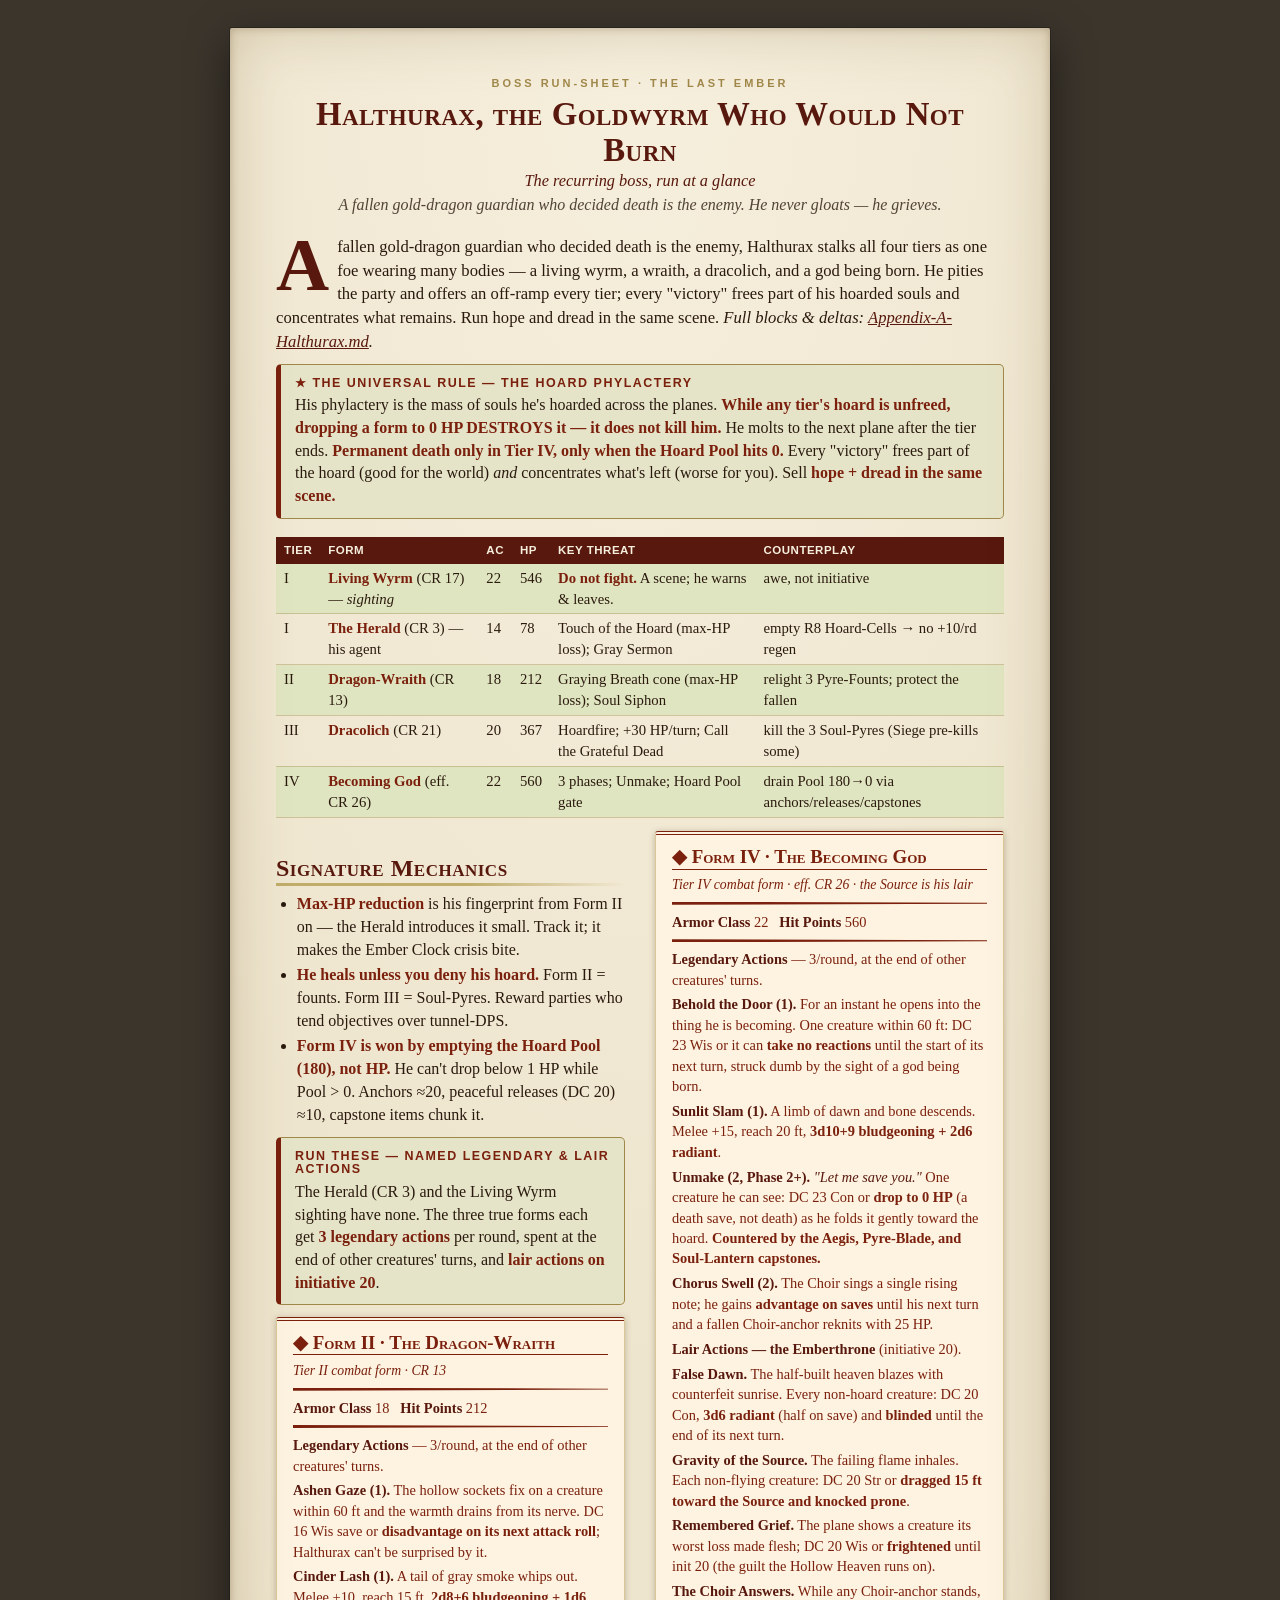
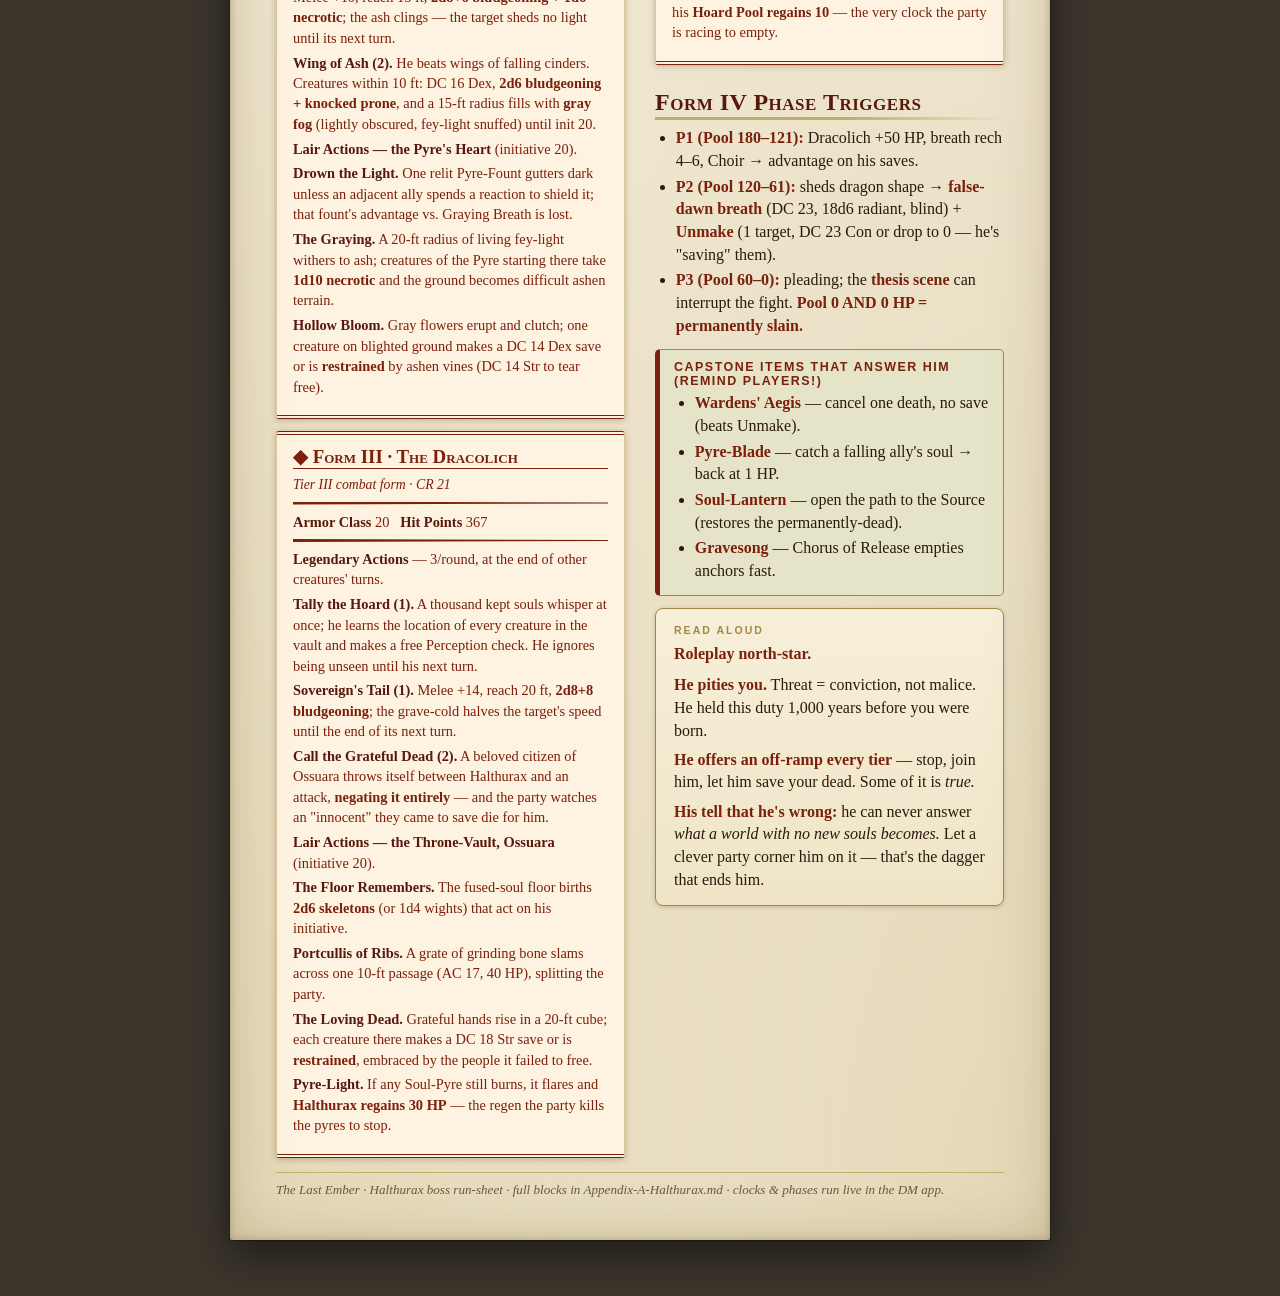
==== one-sheets/styled/Boss.html @ bdfac698 "Add classic-D&D styled one-sheets (Homebrewery/PHB look) New one-sheets/styled/ with a shared "Old T" ====
<!DOCTYPE html>
<html lang="en">
<head>
<meta charset="UTF-8" />
<meta name="viewport" content="width=device-width, initial-scale=1.0" />
<title>Halthurax, the Goldwyrm Who Would Not Burn · The Last Ember</title>
<link rel="stylesheet" href="phb.css" />
</head>
<body>
<div class="page">

  <header class="sheet-head">
    <div class="eyebrow">Boss Run-Sheet · The Last Ember</div>
    <h1>Halthurax, the Goldwyrm Who Would Not Burn</h1>
    <div class="subtitle">The recurring boss, run at a glance</div>
    <div class="tagline">A fallen gold-dragon guardian who decided death is the enemy. He never gloats — he grieves.</div>
  </header>

  <p class="lead full">A fallen gold-dragon guardian who decided death is the enemy, Halthurax stalks all
  four tiers as one foe wearing many bodies — a living wyrm, a wraith, a dracolich, and a god being born.
  He pities the party and offers an off-ramp every tier; every "victory" frees part of his hoarded souls
  and concentrates what remains. Run hope and dread in the same scene.
  <em>Full blocks &amp; deltas: <a href="../../Appendix-A-Halthurax.md">Appendix-A-Halthurax.md</a>.</em></p>

  <section class="note full">
    <h5>★ The Universal Rule — The Hoard Phylactery</h5>
    <p>His phylactery is the mass of souls he's hoarded across the planes. <strong>While any tier's hoard
    is unfreed, dropping a form to 0 HP DESTROYS it — it does not kill him.</strong> He molts to the next
    plane after the tier ends. <strong>Permanent death only in Tier IV, only when the Hoard Pool hits 0.</strong>
    Every "victory" frees part of the hoard (good for the world) <em>and</em> concentrates what's left (worse
    for you). Sell <strong>hope + dread in the same scene.</strong></p>
  </section>

  <div class="full">
    <table>
      <thead><tr><th>Tier</th><th>Form</th><th>AC</th><th>HP</th><th>Key threat</th><th>Counterplay</th></tr></thead>
      <tbody>
        <tr><td>I</td><td><strong>Living Wyrm</strong> (CR 17) — <em>sighting</em></td><td>22</td><td>546</td><td><strong>Do not fight.</strong> A scene; he warns &amp; leaves.</td><td>awe, not initiative</td></tr>
        <tr><td>I</td><td><strong>The Herald</strong> (CR 3) — his agent</td><td>14</td><td>78</td><td>Touch of the Hoard (max-HP loss); Gray Sermon</td><td>empty R8 Hoard-Cells → no +10/rd regen</td></tr>
        <tr><td>II</td><td><strong>Dragon-Wraith</strong> (CR 13)</td><td>18</td><td>212</td><td>Graying Breath cone (max-HP loss); Soul Siphon</td><td>relight 3 Pyre-Founts; protect the fallen</td></tr>
        <tr><td>III</td><td><strong>Dracolich</strong> (CR 21)</td><td>20</td><td>367</td><td>Hoardfire; +30 HP/turn; Call the Grateful Dead</td><td>kill the 3 Soul-Pyres (Siege pre-kills some)</td></tr>
        <tr><td>IV</td><td><strong>Becoming God</strong> (eff. CR 26)</td><td>22</td><td>560</td><td>3 phases; Unmake; Hoard Pool gate</td><td>drain Pool 180→0 via anchors/releases/capstones</td></tr>
      </tbody>
    </table>
  </div>

  <div class="columns">

    <section>
      <h2>Signature Mechanics</h2>
      <ul>
        <li><strong>Max-HP reduction</strong> is his fingerprint from Form II on — the Herald introduces it small. Track it; it makes the Ember Clock crisis bite.</li>
        <li><strong>He heals unless you deny his hoard.</strong> Form II = founts. Form III = Soul-Pyres. Reward parties who tend objectives over tunnel-DPS.</li>
        <li><strong>Form IV is won by emptying the Hoard Pool (180), not HP.</strong> He can't drop below 1 HP while Pool &gt; 0. Anchors ≈20, peaceful releases (DC 20) ≈10, capstone items chunk it.</li>
      </ul>
    </section>

    <section class="note">
      <h5>Run These — Named Legendary &amp; Lair Actions</h5>
      <p>The Herald (CR 3) and the Living Wyrm sighting have none. The three true forms each get
      <strong>3 legendary actions</strong> per round, spent at the end of other creatures' turns, and
      <strong>lair actions on initiative 20</strong>.</p>
    </section>

    <div class="monster">
      <h3>◆ Form II · The Dragon-Wraith</h3>
      <div class="creature-type">Tier II combat form · CR 13</div>
      <hr class="redbar" />
      <div class="stat-line"><b>Armor Class</b> 18 &nbsp; <b>Hit Points</b> 212</div>
      <hr class="redbar" />
      <div class="action"><b>Legendary Actions</b> — 3/round, at the end of other creatures' turns.</div>
      <div class="action"><b>Ashen Gaze (1).</b> The hollow sockets fix on a creature within 60 ft and the warmth drains from its nerve. DC 16 Wis save or <strong>disadvantage on its next attack roll</strong>; Halthurax can't be surprised by it.</div>
      <div class="action"><b>Cinder Lash (1).</b> A tail of gray smoke whips out. Melee +10, reach 15 ft, <strong>2d8+6 bludgeoning + 1d6 necrotic</strong>; the ash clings — the target sheds no light until its next turn.</div>
      <div class="action"><b>Wing of Ash (2).</b> He beats wings of falling cinders. Creatures within 10 ft: DC 16 Dex, <strong>2d6 bludgeoning + knocked prone</strong>, and a 15-ft radius fills with <strong>gray fog</strong> (lightly obscured, fey-light snuffed) until init 20.</div>
      <div class="action"><b>Lair Actions — the Pyre's Heart</b> (initiative 20).</div>
      <div class="action"><b>Drown the Light.</b> One relit Pyre-Fount gutters dark unless an adjacent ally spends a reaction to shield it; that fount's advantage vs. Graying Breath is lost.</div>
      <div class="action"><b>The Graying.</b> A 20-ft radius of living fey-light withers to ash; creatures of the Pyre starting there take <strong>1d10 necrotic</strong> and the ground becomes difficult ashen terrain.</div>
      <div class="action"><b>Hollow Bloom.</b> Gray flowers erupt and clutch; one creature on blighted ground makes a DC 14 Dex save or is <strong>restrained</strong> by ashen vines (DC 14 Str to tear free).</div>
    </div>

    <div class="monster">
      <h3>◆ Form III · The Dracolich</h3>
      <div class="creature-type">Tier III combat form · CR 21</div>
      <hr class="redbar" />
      <div class="stat-line"><b>Armor Class</b> 20 &nbsp; <b>Hit Points</b> 367</div>
      <hr class="redbar" />
      <div class="action"><b>Legendary Actions</b> — 3/round, at the end of other creatures' turns.</div>
      <div class="action"><b>Tally the Hoard (1).</b> A thousand kept souls whisper at once; he learns the location of every creature in the vault and makes a free Perception check. He ignores being unseen until his next turn.</div>
      <div class="action"><b>Sovereign's Tail (1).</b> Melee +14, reach 20 ft, <strong>2d8+8 bludgeoning</strong>; the grave-cold halves the target's speed until the end of its next turn.</div>
      <div class="action"><b>Call the Grateful Dead (2).</b> A beloved citizen of Ossuara throws itself between Halthurax and an attack, <strong>negating it entirely</strong> — and the party watches an "innocent" they came to save die for him.</div>
      <div class="action"><b>Lair Actions — the Throne-Vault, Ossuara</b> (initiative 20).</div>
      <div class="action"><b>The Floor Remembers.</b> The fused-soul floor births <strong>2d6 skeletons</strong> (or 1d4 wights) that act on his initiative.</div>
      <div class="action"><b>Portcullis of Ribs.</b> A grate of grinding bone slams across one 10-ft passage (AC 17, 40 HP), splitting the party.</div>
      <div class="action"><b>The Loving Dead.</b> Grateful hands rise in a 20-ft cube; each creature there makes a DC 18 Str save or is <strong>restrained</strong>, embraced by the people it failed to free.</div>
      <div class="action"><b>Pyre-Light.</b> If any Soul-Pyre still burns, it flares and <strong>Halthurax regains 30 HP</strong> — the regen the party kills the pyres to stop.</div>
    </div>

    <div class="monster">
      <h3>◆ Form IV · The Becoming God</h3>
      <div class="creature-type">Tier IV combat form · eff. CR 26 · the Source is his lair</div>
      <hr class="redbar" />
      <div class="stat-line"><b>Armor Class</b> 22 &nbsp; <b>Hit Points</b> 560</div>
      <hr class="redbar" />
      <div class="action"><b>Legendary Actions</b> — 3/round, at the end of other creatures' turns.</div>
      <div class="action"><b>Behold the Door (1).</b> For an instant he opens into the thing he is becoming. One creature within 60 ft: DC 23 Wis or it can <strong>take no reactions</strong> until the start of its next turn, struck dumb by the sight of a god being born.</div>
      <div class="action"><b>Sunlit Slam (1).</b> A limb of dawn and bone descends. Melee +15, reach 20 ft, <strong>3d10+9 bludgeoning + 2d6 radiant</strong>.</div>
      <div class="action"><b>Unmake (2, Phase 2+).</b> <i>"Let me save you."</i> One creature he can see: DC 23 Con or <strong>drop to 0 HP</strong> (a death save, not death) as he folds it gently toward the hoard. <strong>Countered by the Aegis, Pyre-Blade, and Soul-Lantern capstones.</strong></div>
      <div class="action"><b>Chorus Swell (2).</b> The Choir sings a single rising note; he gains <strong>advantage on saves</strong> until his next turn and a fallen Choir-anchor reknits with 25 HP.</div>
      <div class="action"><b>Lair Actions — the Emberthrone</b> (initiative 20).</div>
      <div class="action"><b>False Dawn.</b> The half-built heaven blazes with counterfeit sunrise. Every non-hoard creature: DC 20 Con, <strong>3d6 radiant</strong> (half on save) and <strong>blinded</strong> until the end of its next turn.</div>
      <div class="action"><b>Gravity of the Source.</b> The failing flame inhales. Each non-flying creature: DC 20 Str or <strong>dragged 15 ft toward the Source and knocked prone</strong>.</div>
      <div class="action"><b>Remembered Grief.</b> The plane shows a creature its worst loss made flesh; DC 20 Wis or <strong>frightened</strong> until init 20 (the guilt the Hollow Heaven runs on).</div>
      <div class="action"><b>The Choir Answers.</b> While any Choir-anchor stands, his <strong>Hoard Pool regains 10</strong> — the very clock the party is racing to empty.</div>
    </div>

    <section>
      <h2>Form IV Phase Triggers</h2>
      <ul>
        <li><strong>P1 (Pool 180–121):</strong> Dracolich +50 HP, breath rech 4–6, Choir → advantage on his saves.</li>
        <li><strong>P2 (Pool 120–61):</strong> sheds dragon shape → <strong>false-dawn breath</strong> (DC 23, 18d6 radiant, blind) + <strong>Unmake</strong> (1 target, DC 23 Con or drop to 0 — he's "saving" them).</li>
        <li><strong>P3 (Pool 60–0):</strong> pleading; the <strong>thesis scene</strong> can interrupt the fight. <strong>Pool 0 AND 0 HP = permanently slain.</strong></li>
      </ul>
    </section>

    <section class="note">
      <h5>Capstone Items That Answer Him (remind players!)</h5>
      <ul>
        <li><strong>Wardens' Aegis</strong> — cancel one death, no save (beats Unmake).</li>
        <li><strong>Pyre-Blade</strong> — catch a falling ally's soul → back at 1 HP.</li>
        <li><strong>Soul-Lantern</strong> — open the path to the Source (restores the permanently-dead).</li>
        <li><strong>Gravesong</strong> — Chorus of Release empties anchors fast.</li>
      </ul>
    </section>

    <div class="descriptive">
      <p style="font-style:normal"><strong>Roleplay north-star.</strong></p>
      <p style="font-style:normal;margin-bottom:.4rem"><strong>He pities you.</strong> Threat = conviction, not malice. He held this duty 1,000 years before you were born.</p>
      <p style="font-style:normal;margin-bottom:.4rem"><strong>He offers an off-ramp every tier</strong> — stop, join him, let him save your dead. Some of it is <em>true.</em></p>
      <p style="font-style:normal;margin-bottom:0"><strong>His tell that he's wrong:</strong> he can never answer <em>what a world with no new souls becomes.</em> Let a clever party corner him on it — that's the dagger that ends him.</p>
    </div>

  </div>

  <div class="sheet-foot full">The Last Ember · Halthurax boss run-sheet · full blocks in Appendix-A-Halthurax.md · clocks &amp; phases run live in the DM app.</div>
</div>
</body>
</html>
---- one-sheets/styled/phb.css ----
/* =================================================================
   THE LAST EMBER — "Old Tome" one-sheet theme
   Classic D&D 5e book styling, modeled on the Homebrewery PHB look.
   Self-contained: no external fonts or images (reads fully offline).
   ================================================================= */

:root{
  --ink:#2a1a0e;            /* body text — dark brown, not black */
  --rust:#58180d;           /* headings & accents (PHB red-brown) */
  --rust-soft:#7a200d;      /* stat-block red */
  --gold:#c0ad6a;           /* tapered rules / borders */
  --gold-deep:#a0884a;
  --parch:#eee5ce;          /* parchment base */
  --parch-hi:#f6efdd;       /* lighter parchment highlight */
  --parch-lo:#e4d8b8;       /* parchment shadow */
  --stat-bg:#fdf3e0;        /* monster stat-block cream */
  --note-bg:#e6e4c8;        /* note box (sage parchment) */
  --table-stripe:#e0e5c1;   /* table zebra (greenish cream) */
  --serif:"Iowan Old Style","Palatino Linotype",Palatino,"Book Antiqua",Georgia,"Times New Roman",serif;
  --sans:"Helvetica Neue",Arial,"Segoe UI",sans-serif;
}

*{box-sizing:border-box}
html{background:#3b352c;-webkit-print-color-adjust:exact;print-color-adjust:exact}
body{margin:0;padding:28px 14px;font-family:var(--serif);color:var(--ink);line-height:1.42}

/* ---- The page (a sheet of parchment) ---- */
.page{
  position:relative;max-width:820px;margin:0 auto 28px;padding:48px 46px 40px;
  background:
    radial-gradient(120% 80% at 50% 0%, var(--parch-hi), transparent 60%),
    radial-gradient(140% 90% at 100% 100%, var(--parch-lo), transparent 55%),
    radial-gradient(140% 90% at 0% 100%, var(--parch-lo), transparent 55%),
    var(--parch);
  box-shadow:0 0 0 1px rgba(0,0,0,.25), 0 14px 40px rgba(0,0,0,.5);
  border-radius:2px;
}
/* worn edge vignette */
.page::after{content:"";position:absolute;inset:0;pointer-events:none;border-radius:2px;
  box-shadow:inset 0 0 60px rgba(120,90,40,.25), inset 0 0 8px rgba(80,50,20,.3)}

/* ---- Sheet header ---- */
.sheet-head{text-align:center;margin-bottom:18px}
.eyebrow{font-family:var(--sans);font-size:11px;letter-spacing:3px;text-transform:uppercase;color:var(--gold-deep);font-weight:700}
.sheet-head h1{margin:.12em 0 .05em}
.subtitle{font-style:italic;color:var(--rust);font-size:1.02rem}
.tagline{font-style:italic;color:var(--ink);opacity:.8;margin-top:2px}

/* ---- Headings ---- */
h1,h2,h3,h4,h5{font-family:var(--serif);color:var(--rust);font-weight:700;line-height:1.1;margin:.7em 0 .3em}
h1{font-size:2.05rem;font-variant:small-caps;letter-spacing:.5px}
h2{font-size:1.5rem;font-variant:small-caps;letter-spacing:.5px;margin-top:1em;
  border-bottom:3px solid var(--gold);
  /* tapered rule: triangle that thins to the right */
  border-image:linear-gradient(90deg,var(--gold) 0%,var(--gold) 55%,rgba(192,173,106,0) 100%) 1;
  padding-bottom:2px;break-after:avoid}
h3{font-size:1.18rem;border-bottom:1px solid var(--gold);padding-bottom:1px;break-after:avoid}
h4,h5{font-size:1rem}
h5{font-family:var(--sans);text-transform:uppercase;letter-spacing:1.5px;font-size:.78rem;color:var(--rust-soft)}

p{margin:0 0 .55em}
em{color:inherit}
strong{color:var(--rust-soft)}
a{color:var(--rust);text-decoration:underline}

/* ---- Drop cap on the lead paragraph ---- */
p.lead::first-letter{
  float:left;font-family:var(--serif);font-weight:700;color:var(--rust);
  font-size:4.6rem;line-height:.66;padding:6px 8px 0 0;
}
p.lead{font-size:1.04rem}

/* ---- Two-column flow ---- */
.columns{column-count:2;column-gap:30px}
.columns > *{break-inside:avoid}
.full{column-span:all}
@media(max-width:680px){.columns{column-count:1}}

/* ---- Lists ---- */
ol,ul{margin:.2em 0 .7em;padding-left:1.3em}
li{margin:.18em 0}
ol.must{counter-reset:m;list-style:none;padding-left:0}
ol.must li{counter-increment:m;position:relative;padding:.15em 0 .25em 2em;margin:.1em 0}
ol.must li::before{content:counter(m);position:absolute;left:0;top:.05em;width:1.4em;height:1.4em;
  background:var(--rust);color:var(--parch-hi);font-family:var(--sans);font-weight:700;font-size:.85em;
  border-radius:50%;display:grid;place-items:center}

/* ---- Tables ---- */
table{width:100%;border-collapse:collapse;margin:.5em 0 .9em;font-size:.92rem}
thead th{background:var(--rust);color:var(--parch-hi);font-family:var(--sans);text-transform:uppercase;
  letter-spacing:.5px;font-size:.72rem;text-align:left;padding:5px 8px}
tbody td{padding:4px 8px;border-bottom:1px solid rgba(160,136,74,.4);vertical-align:top}
tbody tr:nth-child(odd){background:var(--table-stripe)}

/* ---- Descriptive / read-aloud box ---- */
.descriptive{
  background:linear-gradient(180deg,#f7efd9,#efe4c6);border:1px solid var(--gold-deep);
  border-radius:8px;padding:14px 18px;margin:.7em 0;font-style:italic;
  box-shadow:0 1px 4px rgba(80,50,20,.25);break-inside:avoid}
.descriptive::before{content:"Read aloud";display:block;font-style:normal;font-family:var(--sans);
  font-size:.66rem;letter-spacing:2px;text-transform:uppercase;color:var(--gold-deep);margin-bottom:5px;font-weight:700}

/* ---- Note box ---- */
.note{background:var(--note-bg);border:1px solid var(--gold-deep);border-left:5px solid var(--rust-soft);
  border-radius:5px;padding:10px 14px;margin:.7em 0;break-inside:avoid}
.note h5{margin:.1em 0 .3em}
.note p:last-child,.note ul:last-child{margin-bottom:0}

/* ---- Stat block (monster frame) ---- */
.monster{
  background:var(--stat-bg);border:1px solid #d9c79a;border-radius:3px;padding:12px 16px 14px;
  margin:.7em 0;break-inside:avoid;color:var(--rust-soft);
  box-shadow:0 1px 6px rgba(80,50,20,.3);
  border-top:4px double var(--rust-soft);border-bottom:4px double var(--rust-soft)}
.monster h3{color:var(--rust-soft);border-bottom-color:var(--rust-soft);margin-top:0;font-variant:small-caps}
.monster .creature-type{font-style:italic;font-size:.86rem;margin-bottom:6px}
.monster .redbar{height:3px;background:var(--rust-soft);
  border:none;margin:7px 0;clip-path:polygon(0 0,100% 35%,100% 65%,0 100%)}
.monster .stat-line{font-size:.9rem;margin:2px 0}
.monster .stat-line b{color:var(--rust)}
.monster .abilities{display:flex;gap:8px;text-align:center;margin:7px 0;flex-wrap:wrap}
.monster .abilities .ab{flex:1 1 0;min-width:54px}
.monster .abilities .ab span{display:block;font-family:var(--sans);font-size:.62rem;text-transform:uppercase;letter-spacing:.5px;color:var(--rust)}
.monster .abilities .ab b{font-size:1rem;color:var(--rust-soft)}
.monster .action{margin:.3em 0;font-size:.9rem}
.monster .action b,.monster .action i{color:var(--rust)}

/* ---- Tags / pills ---- */
.tag{display:inline-block;font-family:var(--sans);font-size:.66rem;font-weight:700;letter-spacing:.5px;
  text-transform:uppercase;padding:2px 9px;border-radius:999px;border:1px solid var(--gold-deep);
  background:rgba(192,173,106,.25);color:var(--rust-soft);white-space:nowrap}
.tag.deadly{background:rgba(122,32,13,.14);border-color:var(--rust-soft);color:var(--rust-soft)}
.tag.hoard{background:rgba(90,70,140,.14);border-color:#6b5fae;color:#4a3f7a}
.tag.return{background:rgba(60,110,70,.14);border-color:#4a7a52;color:#34663a}

/* small flow/arrow line */
.flowline{font-family:var(--sans);font-size:.86rem;letter-spacing:.3px}
.flowline b{color:var(--rust-soft)}

/* footer */
.sheet-foot{margin-top:14px;padding-top:8px;border-top:1px solid var(--gold);font-size:.82rem;font-style:italic;color:#6b5a3a}

/* index hub */
.hub{max-width:820px;margin:0 auto}
.hub-grid{display:grid;grid-template-columns:repeat(auto-fit,minmax(220px,1fr));gap:16px;margin-top:18px}
.hub-card{display:block;text-decoration:none;color:var(--ink);background:var(--stat-bg);border:1px solid var(--gold-deep);
  border-radius:6px;padding:16px 18px;box-shadow:0 2px 8px rgba(0,0,0,.3);transition:transform .12s ease}
.hub-card:hover{transform:translateY(-3px)}
.hub-card h3{margin:.1em 0}
.hub-card .lv{font-family:var(--sans);font-size:.7rem;letter-spacing:1px;text-transform:uppercase;color:var(--gold-deep);font-weight:700}

/* ---- Print ---- */
@media print{
  html,body{background:#fff;padding:0}
  .page{box-shadow:none;margin:0;max-width:none;border-radius:0}
  .page::after{display:none}
  @page{size:letter;margin:12mm}
}
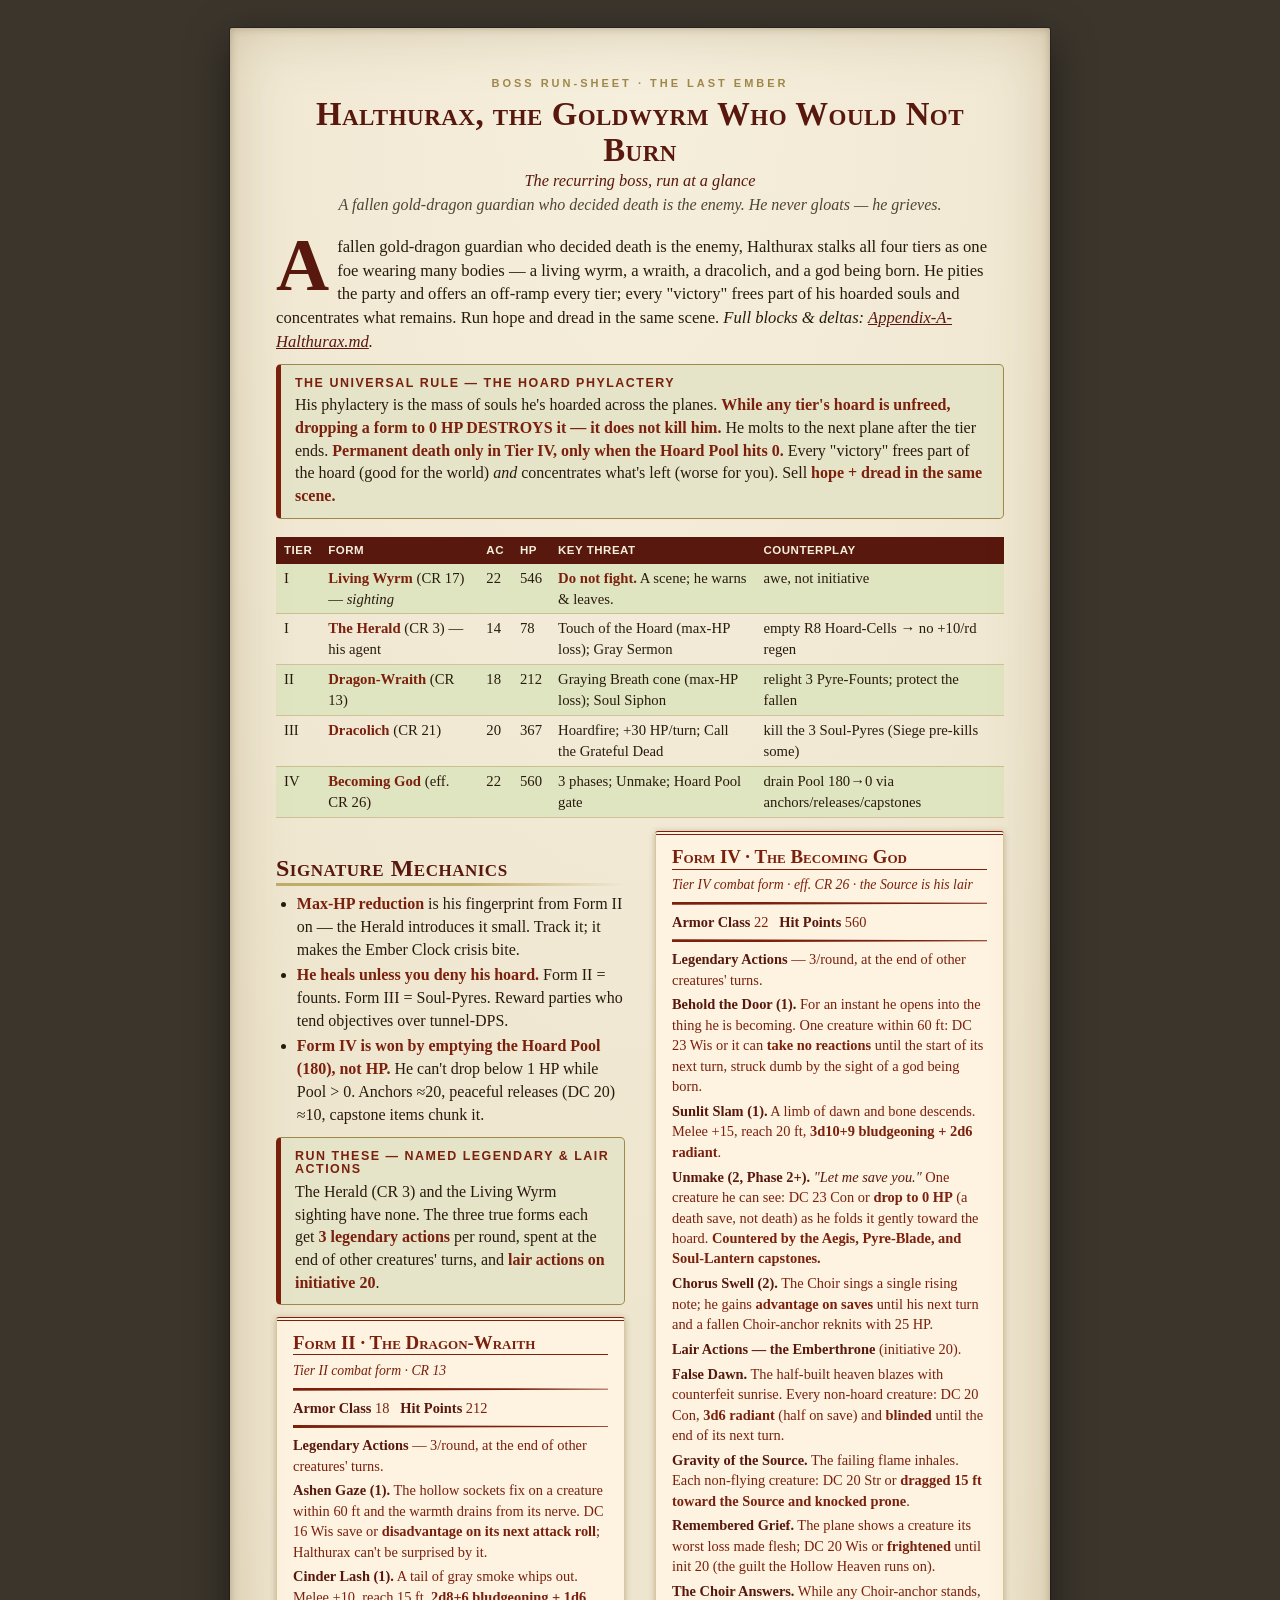
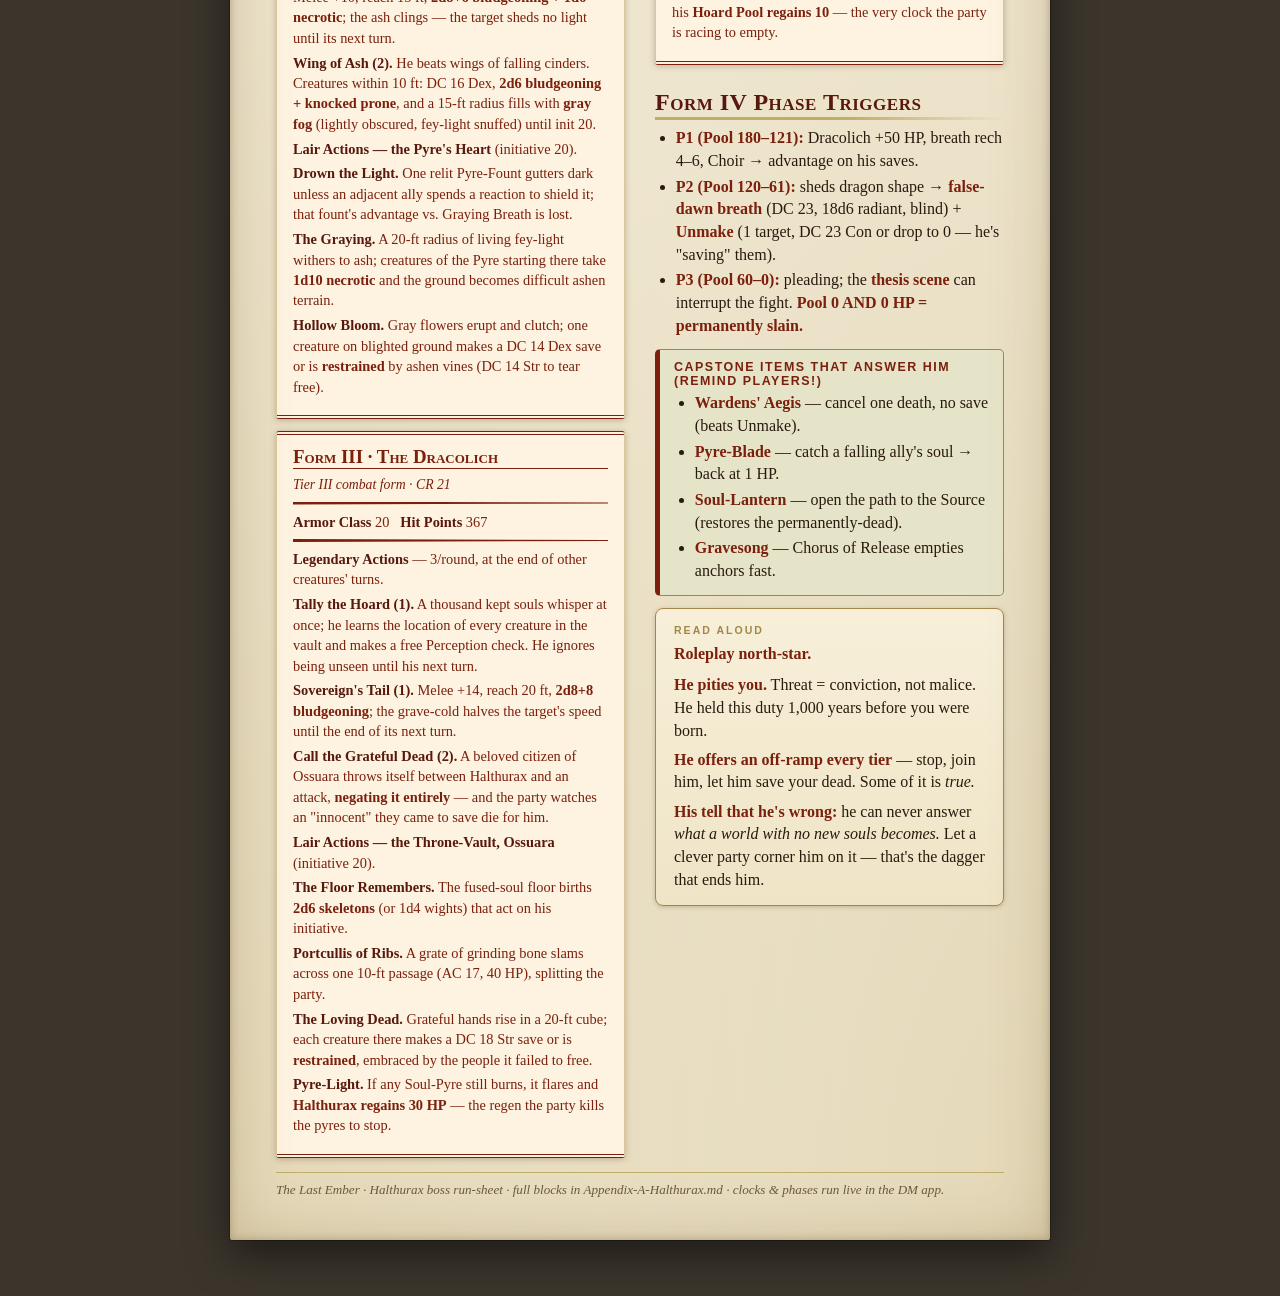
==== commit 5f7316ca: "Clean up app artifacts; de-formature and smooth the docs for readability App cleanup: - Removed the " ====
--- a/one-sheets/styled/Boss.html
+++ b/one-sheets/styled/Boss.html
@@ -23,7 +23,7 @@
   <em>Full blocks &amp; deltas: <a href="../../Appendix-A-Halthurax.md">Appendix-A-Halthurax.md</a>.</em></p>
 
   <section class="note full">
-    <h5>★ The Universal Rule — The Hoard Phylactery</h5>
+    <h5>The Universal Rule — The Hoard Phylactery</h5>
     <p>His phylactery is the mass of souls he's hoarded across the planes. <strong>While any tier's hoard
     is unfreed, dropping a form to 0 HP DESTROYS it — it does not kill him.</strong> He molts to the next
     plane after the tier ends. <strong>Permanent death only in Tier IV, only when the Hoard Pool hits 0.</strong>
@@ -63,7 +63,7 @@
     </section>
 
     <div class="monster">
-      <h3>◆ Form II · The Dragon-Wraith</h3>
+      <h3>Form II · The Dragon-Wraith</h3>
       <div class="creature-type">Tier II combat form · CR 13</div>
       <hr class="redbar" />
       <div class="stat-line"><b>Armor Class</b> 18 &nbsp; <b>Hit Points</b> 212</div>
@@ -79,7 +79,7 @@
     </div>
 
     <div class="monster">
-      <h3>◆ Form III · The Dracolich</h3>
+      <h3>Form III · The Dracolich</h3>
       <div class="creature-type">Tier III combat form · CR 21</div>
       <hr class="redbar" />
       <div class="stat-line"><b>Armor Class</b> 20 &nbsp; <b>Hit Points</b> 367</div>
@@ -96,7 +96,7 @@
     </div>
 
     <div class="monster">
-      <h3>◆ Form IV · The Becoming God</h3>
+      <h3>Form IV · The Becoming God</h3>
       <div class="creature-type">Tier IV combat form · eff. CR 26 · the Source is his lair</div>
       <hr class="redbar" />
       <div class="stat-line"><b>Armor Class</b> 22 &nbsp; <b>Hit Points</b> 560</div>
